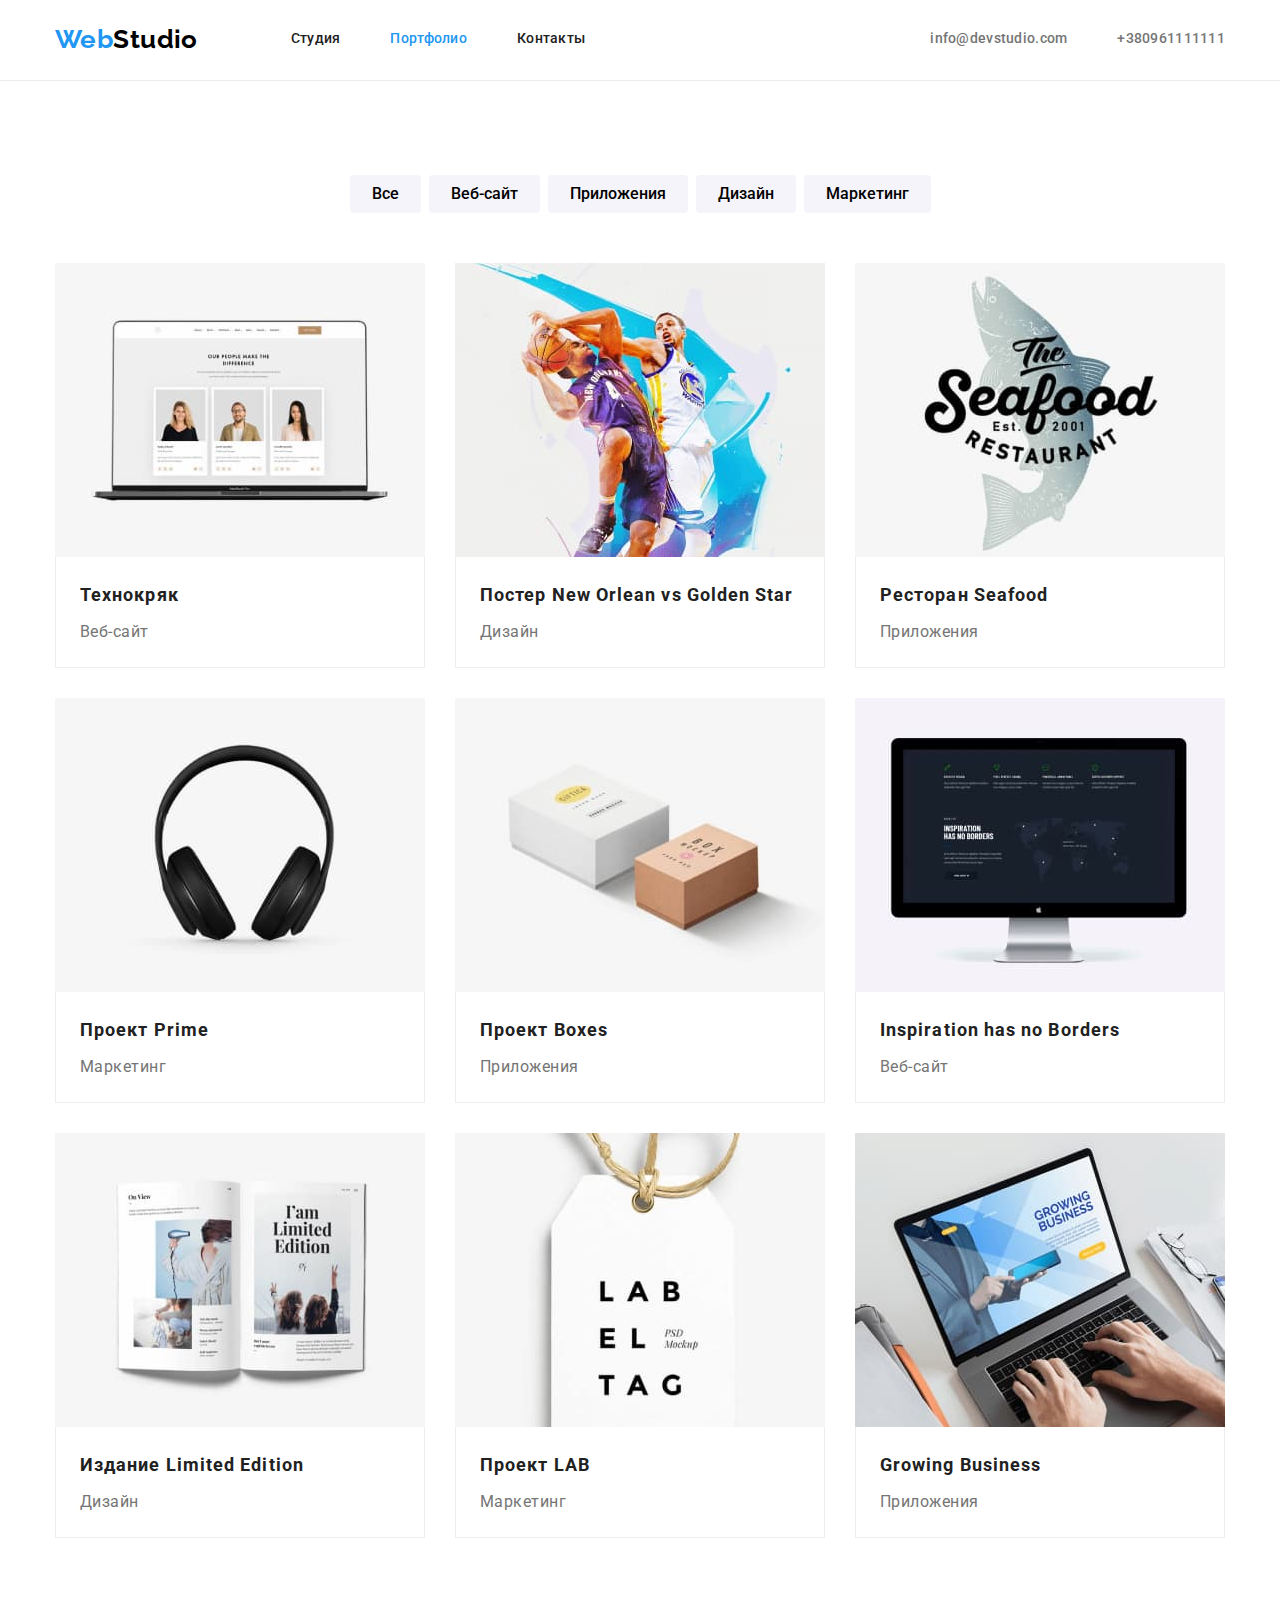
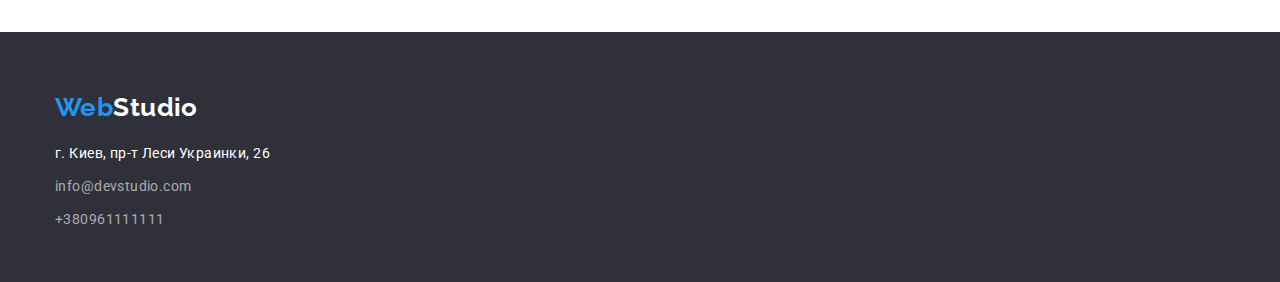
==== portfolio.html @ ce8ba654 "подготовка" ====
<!DOCTYPE html>
<html lang="ru">

<head>
    <meta charset="UTF-8">
    <meta http-equiv="X-UA-Compatible" content="IE=edge">
    <meta name="viewport" content="width=device-width, initial-scale=1.0">
    <title>portfolio</title>
    <link
        href="https://fonts.googleapis.com/css2?family=Raleway:wght@700&family=Roboto:wght@400;500;700;900&display=swap"
        rel="stylesheet">
    <link rel="stylesheet"
        href="https://cdnjs.cloudflare.com/ajax/libs/modern-normalize/0.2.0/modern-normalize.min.css">
    <link rel="stylesheet" href="./css/styles.css">
</head>

<body class="page">
    <header class="page-header border">
        <div class="container">
            <nav class="header-nav">
                <a href="./index.html" class="logo"><span class="logo-color">Web</span>Studio</a>
                <ul class="site-nav list">
                    <li class="item"><a href="./index.html" class="link-nav list">Студия</a></li>
                    <li class="item"><a href="./portfolio.html" class="link-nav current list">Портфолио</a></li>
                    <li class="item"><a href="#contacts" class="link-nav list">Контакты</a></li>
                </ul>
            </nav>
            <ul class="auth-nav list">
                <li class="item"><a href="mailto:info@devstudio.com" class="link-contacts list">info@devstudio.com</a>
                </li>
                <li class="item"><a href="tel:+380961111111" class="link-contacts list">+380961111111</a></li>
            </ul>
        </div>
    </header>
    <main>
        <section class="portfolio">
            <div class="container">
                <h1 class="visually-hidden">Портфолио</h1>
                <ul class="filter list">
                    <li><button type="button" class="filter-button">Все</button></li>
                    <li><button type="button" class="filter-button">Веб-сайт</button></li>
                    <li><button type="button" class="filter-button">Приложения</button></li>
                    <li><button type="button" class="filter-button">Дизайн</button></li>
                    <li><button type="button" class="filter-button">Маркетинг</button></li>
                </ul>
                <ul class="filter-item list">
                    <li class="item none">
                        <a href="" class="filter-link list">
                            <img src="./images/portfoliolink1.jpg" alt="На фото ноутбук" width="370"
                                class="filter-foto">
                            <div class="filter-box">
                                <h2 class="filter-card-title">Технокряк</h2>
                                <p class="filter-card-text">Веб-сайт</p>
                            </div>
                        </a>
                    </li>
                    <li class="item none">
                        <a href="" class="filter-link list">
                            <img src="./images/portfoliolink2.jpg" alt="На фото баскетболисты" width="370"
                                class="filter-foto">
                            <div class="filter-box">
                                <h2 class="filter-card-title">Постер New Orlean vs Golden Star</h2>
                                <p class="filter-card-text">Дизайн</p>
                            </div>
                        </a>
                    </li>
                    <li class="item none">
                        <a href="" class="filter-link list">
                            <img src="./images/portfoliolink3.jpg" alt="На фото логотип ресторана" width="370"
                                class="filter-foto">
                            <div class="filter-box">
                                <h2 class="filter-card-title">Ресторан Seafood</h2>
                                <p class="filter-card-text">Приложения</p>
                            </div>
                        </a>
                    </li>
                    <li class="item">
                        <a href="" class="filter-link list">
                            <img src="./images/portfoliolink4.jpg" alt="На фото наушники" width="370"
                                class="filter-foto">
                            <div class="filter-box">
                                <h2 class="filter-card-title">Проект Prime</h2>
                                <p class="filter-card-text">Маркетинг</p>
                            </div>
                        </a>
                    </li>
                    <li class="item">
                        <a href="" class="filter-link list">
                            <img src="./images/portfoliolink5.jpg" alt="На фото коробки" width="370"
                                class="filter-foto">
                            <div class="filter-box">
                                <h2 class="filter-card-title">Проект Boxes</h2>
                                <p class="filter-card-text">Приложения</p>
                            </div>
                        </a>
                    </li>
                    <li class="item">
                        <a href="" class="filter-link list">
                            <img src="./images/portfoliolink6.jpg" alt="На фото монитор" width="370"
                                class="filter-foto">
                            <div class="filter-box">
                                <h2 class="filter-card-title">Inspiration has no Borders</h2>
                                <p class="filter-card-text">Веб-сайт</p>
                            </div>
                        </a>
                    </li>
                    <li class="item">
                        <a href="" class="filter-link list">
                            <img src="./images/portfoliolink7.jpg" alt="На фото книга" width="370" class="filter-foto">
                            <div class="filter-box">
                                <h2 class="filter-card-title">Издание Limited Edition</h2>
                                <p class="filter-card-text">Дизайн</p>
                            </div>
                        </a>
                    </li>
                    <li class="item">
                        <a href="" class="filter-link list">
                            <img src="./images/portfoliolink8.jpg" alt="На фото ярлык с логотипом" width="370"
                                class="filter-foto">
                            <div class="filter-box">
                                <h2 class="filter-card-title">Проект LAB</h2>
                                <p class="filter-card-text">Маркетинг</p>
                            </div>
                        </a>
                    </li>
                    <li class="item">
                        <a href="" class="filter-link list">
                            <img src="./images/portfoliolink9.jpg" alt="На фото человек работает на ноутбуке"
                                width="370" class="filter-foto">
                            <div class="filter-box">
                                <h2 class="filter-card-title">Growing Business</h2>
                                <p class="filter-card-text">Приложения</p>
                            </div>
                        </a>
                    </li>
                </ul>
            </div>
        </section>
    </main>
    <footer class="footer">
        <div class="container">
            <a href="./index.html" class="logo logo-end"><span class="logo-color">Web</span><span
                    class="logo-colors">Studio</span></a>
            <address class="address" id="contacts">
                <ul class="address-list list">
                    <li><a href="https://goo.gl/maps/zxBXprxEHdJfPsus8" target="_blank" rel="noopener noreferrer"
                            class="address-map list">
                            г. Киев, пр-т Леси Украинки, 26</a></li>
                    <li><a href="mailto:info@devstudio.com" class="address-contacts list">info@devstudio.com</a></li>
                    <li><a href="tel:+380961111111" class="address-contacts list">+380961111111</a></li>
                </ul>
            </address>
        </div>
    </footer>
</body>

</html>
---- css/styles.css ----
/* цвет основного текста #212121 */
/* цвет вторичный #757575 */
/* белый #FFFFFF */
/* акцент #2196F3 */
/* акцент адрес rgba(255, 255, 255, 0.6) */
/* bg задний фон #E5E5E5 */
/* bg основа документа ##FFFFFF */
/* bg вторичный #2F303A */
/* bg акцент #F5F4FA */
/* шрифт лого Raleway 700*/
/* шрифт текста Roboto 900 700 500 400*/

:root {
  --accent-color: #2196f3;
  --text-title-color: #212121;
  --text-color: #757575;
  --primary-white-color: #ffffff;
  --dark-bg-color: #2f303a;
  --accent-bg-color: #f5f4fa;
  --section-text-set: 4;
  --section-text-set-gap: 30px;
  --section-card-set: 4;
  --section-card-set-gap: 30px;
  --section-foto-set: 3;
  --section-foto-set-gap: 30px;
  --section-filter-link-set: 3;
  --section-filter-link-gap: 30px;
  --card-shadow: 0px 1px 3px rgba(0, 0, 0, 0.12),
    0px 1px 1px rgba(0, 0, 0, 0.14), 0px 2px 1px rgba(0, 0, 0, 0.2);
}

body {
  background-color: var(--primary-white-color);
  color: var(--text-title-color);

  font-family: Roboto, sans-serif;
  font-weight: 400;
  font-size: 14px;
  line-height: 1.71;
  letter-spacing: 0.03em;
}
html {
  box-sizing: border-box;
}
*,
*::after,
*::before {
  box-sizing: inherit;
}
h1,
h2,
h3,
h4,
h5,
h6,
p {
  margin-top: 0;
}
img {
  display: block;
  max-width: 100%;
  height: auto;
}
.list {
  list-style: none;
  text-decoration: none;
  color: inherit;
  padding: 0;
  margin: 0;
}
.visually-hidden {
  position: absolute !important;
  clip: rect(1px 1px 1px 1px);
  clip: rect(1px, 1px, 1px, 1px);
  padding: 0 !important;
  border: 0 !important;
  height: 1px !important;
  width: 1px !important;
  overflow: hidden;
}
.container {
  width: 1200px;
  padding-right: 15px;
  padding-left: 15px;
  margin-right: auto;
  margin-left: auto;
}
.page-header.border {
  border-bottom: 1px solid #ececec;
}
/* site nav */
.page-header .container {
  display: flex;
  justify-content: flex-end;
  align-items: center;
}
.page-header .logo {
  margin-right: 93px;
}
.header-nav {
  display: inline-flex;
  align-items: center;
  margin-right: auto;
}
.logo {
  display: inline-block;
  color: #000000;

  font-family: Raleway, sans-serif;
  font-weight: 700;
  font-size: 26px;
  line-height: 1.19;
  text-decoration: none;
}
.logo-color {
  color: var(--accent-color);
}
.logo-colors {
  color: var(--primary-white-color);
  background-color: #2f303a; /*временно*/
}

.link-nav:hover,
.link-nav:focus {
  color: var(--accent-color);
}
.link-nav {
  color: var(--text-title-color);
}
.site-nav .link-nav.current {
  color: var(--accent-color);
}
.site-nav .item:not(:last-child) {
  margin-right: 50px;
}
.auth-nav .item:not(:last-child) {
  margin-right: 50px;
}
.site-nav,
.auth-nav {
  display: flex;
  font-weight: 500;
  font-size: 14px;
  line-height: 1.14;
  letter-spacing: 0.02em;
}

.link-contacts:hover,
.link-contacts:focus {
  color: var(--accent-color);
}
.link-contacts {
  color: var(--text-color);
}
.address-list {
  font-style: normal;
  display: flex;
  flex-direction: column;
}
.address-list li:not(:last-child) {
  margin-bottom: 9px;
}
/* +footer address */
.address-contacts:hover,
.address-contacts:focus {
  color: var(--accent-color);
}
.address-contacts {
  color: rgba(255, 255, 255, 0.6);
}
.address-map:hover,
.address-map:focus {
  color: var(--accent-color);
}
.address-map {
  color: var(--primary-white-color);
}

/* section */
.page-header {
  padding-top: 24px;
  padding-bottom: 25px;
}
.hero {
  background-color: #2f303a;
  text-align: center;
  padding-top: 200px;
  padding-bottom: 200px;
}
.hero-center {
  display: flex;
  flex-direction: column;
}
.hero-title {
  display: inline-block;
  color: var(--primary-white-color);

  font-weight: 900;
  font-size: 44px;
  line-height: 1.36;
  max-width: 696px;
  letter-spacing: 0.06em;
  text-transform: uppercase;
  margin-right: auto;
  margin-left: auto;
  margin-bottom: 30px;
}
.button-hero:hover,
.button-hero:focus {
  background-color: #188ce8;
}
.button-hero {
  display: inline-block;
  color: var(--primary-white-color);
  background-color: var(--accent-color);

  font-family: inherit;
  font-weight: 700;
  font-size: 16px;
  line-height: 1.87;
  letter-spacing: 0.06em;
  border: none;
  cursor: pointer;
  box-shadow: 0px 4px 4px rgba(0, 0, 0, 0.15);
  border-radius: 4px;
  padding: 10px 32px;
  min-width: 200px;
}
/* section Чем мы занимаемся описани */
.section {
  padding-top: 94px;
  padding-bottom: 94px;
}
.fotos {
  padding-top: 0;
}
.section-text {
  padding: 0;
  margin: 0;

  display: flex;
  flex-wrap: wrap;
  margin-left: calc(-1 * var(--section-text-set-gap));
}
.section-text > .item {
  flex-basis: calc(
    100% / var(--section-text-set) - var(--section-text-set-gap)
  );
  margin-left: var(--section-text-set-gap);
}
.section-title {
  font-size: 36px;
  line-height: 1.16;
  text-align: center;
  margin-bottom: 50px;
}
.text-title {
  font-size: 14px;
  line-height: 1.14;
  text-transform: uppercase;
  margin-bottom: 10px;
}
.text {
  color: var(--text-color);
  margin-bottom: 0;
}

/* section Чем мы занимаемся foto */
.section-foto {
  padding: 0;
  margin: 0;
  display: flex;
  flex-wrap: wrap;
  margin-left: calc(-1 * var(--section-foto-set-gap));
}
.section-foto > .item {
  flex-basis: calc(
    100% / var(--section-foto-set) - var(--section-foto-set-gap)
  );
  margin-left: var(--section-foto-set-gap);
}
/* section Чем мы занимаемся */

.section.team {
  background-color: var(--accent-bg-color);
}
.section-card {
  padding: 0;
  margin: 0;
  display: flex;
  flex-wrap: wrap;
  margin-left: calc(-1 * var(--section-card-set-gap));
}
.section-card > .item {
  background-color: var(--primary-white-color);
  flex-basis: calc(
    100% / var(--section-card-set) - var(--section-card-set-gap)
  );
  margin-left: var(--section-card-set-gap);
  box-shadow: var(--card-shadow);
  border-radius: 0px 0px 4px 4px;
}
.team-foto {
  margin: auto;
}
.card-box {
  padding: 30px 10px;
}
.card-title {
  font-weight: 500;
  font-size: 16px;
  line-height: 1.18;
  text-align: center;
  margin-bottom: 10px;
}
.card-text {
  color: var(--text-color);

  font-size: 16px;
  line-height: 1.18;
  text-align: center;
  margin-bottom: 0;
}

/* footer */
.footer {
  background-color: #2f303a;
  padding-top: 60px;
  padding-bottom: 50px;
}
.logo-end {
  margin-bottom: 20px;
}
/* portfolio */

/* button */
.portfolio {
  padding-top: 94px;
  padding-bottom: 94px;
}
.filter {
  display: flex;
  justify-content: center;
  align-items: center;
  margin-bottom: 50px;
}

.filter li:not(:last-child) {
  margin-right: 8px;
}

.filter-button:hover,
.filter-button:focus {
  color: var(--primary-white-color);
  background-color: var(--accent-color);
}
.filter-button {
  background-color: var(--accent-bg-color);
  display: inline-block;
  font-family: inherit;
  font-weight: 500;
  font-size: 16px;
  line-height: 1.62;
  text-align: center;
  padding: 6px 22px;
  border-radius: 4px;
  border: transparent;
  cursor: pointer;
}
/* filter */

.filter-item {
  padding: 0;
  margin: 0;
  display: flex;
  flex-wrap: wrap;
  margin-left: calc(-1 * var(--section-card-set-gap));
  margin-top: calc(-1 * var(--section-card-set-gap));
}
.filter-item > .item {
  flex-basis: calc(
    100% / var(--section-filter-link-set) - var(--section-filter-link-gap)
  );
  margin-left: var(--section-card-set-gap);
  margin-top: var(--section-card-set-gap);
}
.filter-card-title {
  color: var(--text-title-color);
  font-weight: 700;
  font-size: 18px;
  line-height: 2;
  letter-spacing: 0.06em;
  margin-bottom: 4px;
}
.filter-card-text {
  color: var(--text-color);
  font-size: 16px;
  line-height: 1.87;
  letter-spacing: 0.03em;
}
.filter-link p {
  margin-bottom: 0;
}
.filter-box {
  padding: 20px 24px;
  border: 1px solid #eeeeee;
  border-top: none;
}
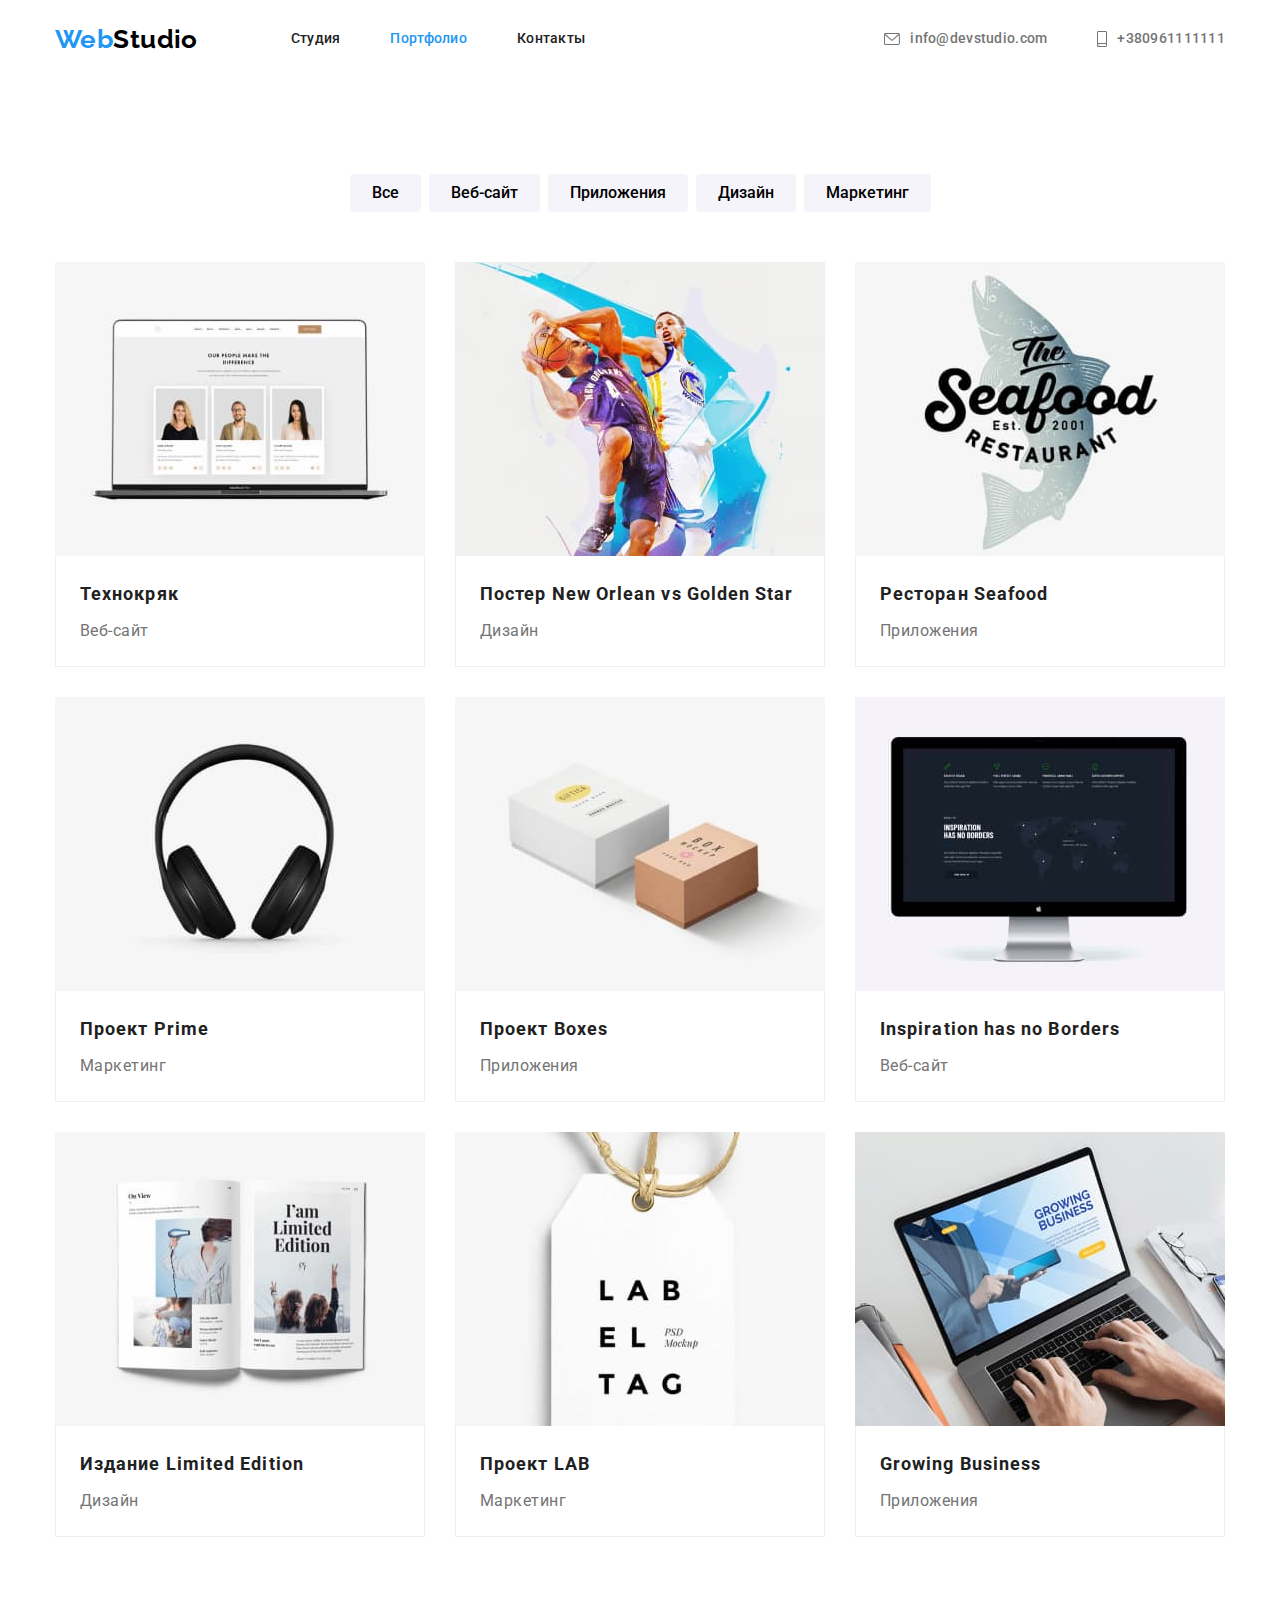
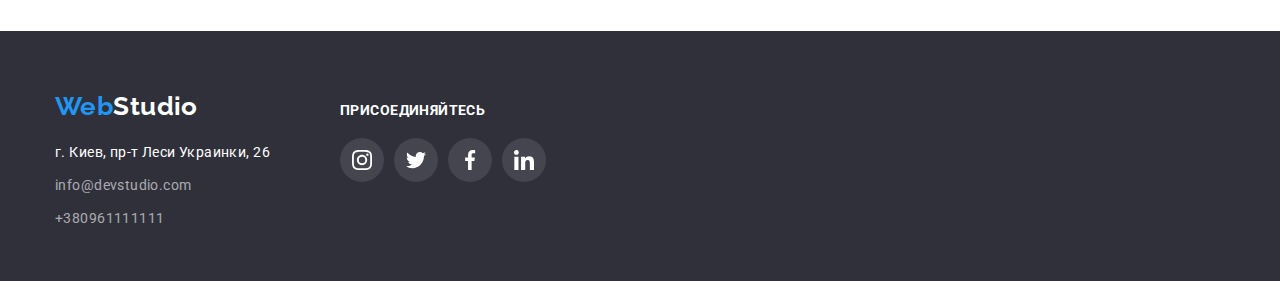
==== commit 2e68df2d: "работа над дз4" ====
--- a/portfolio.html
+++ b/portfolio.html
@@ -1,6 +1,5 @@
 <!DOCTYPE html>
 <html lang="ru">
-
 <head>
     <meta charset="UTF-8">
     <meta http-equiv="X-UA-Compatible" content="IE=edge">
@@ -13,22 +12,28 @@
         href="https://cdnjs.cloudflare.com/ajax/libs/modern-normalize/0.2.0/modern-normalize.min.css">
     <link rel="stylesheet" href="./css/styles.css">
 </head>
-
 <body class="page">
-    <header class="page-header border">
+    <header class="page-header">
         <div class="container">
             <nav class="header-nav">
-                <a href="./index.html" class="logo"><span class="logo-color">Web</span>Studio</a>
+                <a href="./index.html" class="logo list"><span class="logo-color">Web</span>Studio</a>
                 <ul class="site-nav list">
-                    <li class="item"><a href="./index.html" class="link-nav list">Студия</a></li>
+                    <li class="item"><a href="" class="link-nav  list">Студия</a></li>
                     <li class="item"><a href="./portfolio.html" class="link-nav current list">Портфолио</a></li>
                     <li class="item"><a href="#contacts" class="link-nav list">Контакты</a></li>
                 </ul>
             </nav>
             <ul class="auth-nav list">
-                <li class="item"><a href="mailto:info@devstudio.com" class="link-contacts list">info@devstudio.com</a>
+                <li class="item"><a href="mailto:info@devstudio.com" aria-label="Почта" class="link-contacts list">
+                        <svg class="link-contacts-icon" width="16" height="12">
+                            <use href="./images/icons.svg#envelope"></use>
+                        </svg>info@devstudio.com
+                    </a>
                 </li>
-                <li class="item"><a href="tel:+380961111111" class="link-contacts list">+380961111111</a></li>
+                <li class="item"><a href="tel:+380961111111" aria-label="Телефон" class="link-contacts list">
+                        <svg class="link-contacts-icon" width="10" height="16">
+                            <use href="./images/icons.svg#smartphone"></use>
+                        </svg>+380961111111</a></li>
             </ul>
         </div>
     </header>
@@ -37,15 +42,16 @@
             <div class="container">
                 <h1 class="visually-hidden">Портфолио</h1>
                 <ul class="filter list">
-                    <li><button type="button" class="filter-button">Все</button></li>
-                    <li><button type="button" class="filter-button">Веб-сайт</button></li>
-                    <li><button type="button" class="filter-button">Приложения</button></li>
-                    <li><button type="button" class="filter-button">Дизайн</button></li>
-                    <li><button type="button" class="filter-button">Маркетинг</button></li>
+                    <li><button type="button" class="filter-button" aria-label="Все">Все</button></li>
+                    <li><button type="button" class="filter-button" aria-label="Веб-сайт">Веб-сайт</button></li>
+                    <li><button type="button" class="filter-button" aria-label="Приложения">Приложения</button></li>
+                    <li><button type="button" class="filter-button" aria-label="Дизайн">Дизайн</button></li>
+                    <li><button type="button" class="filter-button" aria-label="Маркетинг">Маркетинг</button></li>
                 </ul>
                 <ul class="filter-item list">
                     <li class="item none">
-                        <a href="" class="filter-link list">
+                        <a href="" aria-label="Веб-сайт" class="filter-link list" target="_blank"
+                                        rel="noopener noreferrer">
                             <img src="./images/portfoliolink1.jpg" alt="На фото ноутбук" width="370"
                                 class="filter-foto">
                             <div class="filter-box">
@@ -55,7 +61,8 @@
                         </a>
                     </li>
                     <li class="item none">
-                        <a href="" class="filter-link list">
+                        <a href="" aria-label="Дизайн" class="filter-link list" target="_blank"
+                                        rel="noopener noreferrer">
                             <img src="./images/portfoliolink2.jpg" alt="На фото баскетболисты" width="370"
                                 class="filter-foto">
                             <div class="filter-box">
@@ -65,7 +72,8 @@
                         </a>
                     </li>
                     <li class="item none">
-                        <a href="" class="filter-link list">
+                        <a href="" aria-label="Приложения"  class="filter-link list" target="_blank"
+                                        rel="noopener noreferrer">
                             <img src="./images/portfoliolink3.jpg" alt="На фото логотип ресторана" width="370"
                                 class="filter-foto">
                             <div class="filter-box">
@@ -75,7 +83,8 @@
                         </a>
                     </li>
                     <li class="item">
-                        <a href="" class="filter-link list">
+                        <a href="" aria-label="Маркетинг" class="filter-link list" target="_blank"
+                                        rel="noopener noreferrer">
                             <img src="./images/portfoliolink4.jpg" alt="На фото наушники" width="370"
                                 class="filter-foto">
                             <div class="filter-box">
@@ -85,7 +94,8 @@
                         </a>
                     </li>
                     <li class="item">
-                        <a href="" class="filter-link list">
+                        <a href="" aria-label="Приложения" class="filter-link list" target="_blank"
+                                        rel="noopener noreferrer">
                             <img src="./images/portfoliolink5.jpg" alt="На фото коробки" width="370"
                                 class="filter-foto">
                             <div class="filter-box">
@@ -95,7 +105,8 @@
                         </a>
                     </li>
                     <li class="item">
-                        <a href="" class="filter-link list">
+                        <a href="" aria-label="Веб-сайт" class="filter-link list" target="_blank"
+                                        rel="noopener noreferrer">
                             <img src="./images/portfoliolink6.jpg" alt="На фото монитор" width="370"
                                 class="filter-foto">
                             <div class="filter-box">
@@ -105,7 +116,8 @@
                         </a>
                     </li>
                     <li class="item">
-                        <a href="" class="filter-link list">
+                        <a href="" aria-label="Дизайн" class="filter-link list" target="_blank"
+                                        rel="noopener noreferrer">
                             <img src="./images/portfoliolink7.jpg" alt="На фото книга" width="370" class="filter-foto">
                             <div class="filter-box">
                                 <h2 class="filter-card-title">Издание Limited Edition</h2>
@@ -114,7 +126,8 @@
                         </a>
                     </li>
                     <li class="item">
-                        <a href="" class="filter-link list">
+                        <a href="" aria-label="Маркетинг" class="filter-link list" target="_blank"
+                                        rel="noopener noreferrer">
                             <img src="./images/portfoliolink8.jpg" alt="На фото ярлык с логотипом" width="370"
                                 class="filter-foto">
                             <div class="filter-box">
@@ -124,7 +137,8 @@
                         </a>
                     </li>
                     <li class="item">
-                        <a href="" class="filter-link list">
+                        <a href="" aria-label="Приложения" class="filter-link list" target="_blank"
+                                        rel="noopener noreferrer">
                             <img src="./images/portfoliolink9.jpg" alt="На фото человек работает на ноутбуке"
                                 width="370" class="filter-foto">
                             <div class="filter-box">
@@ -139,17 +153,60 @@
     </main>
     <footer class="footer">
         <div class="container">
-            <a href="./index.html" class="logo logo-end"><span class="logo-color">Web</span><span
-                    class="logo-colors">Studio</span></a>
-            <address class="address" id="contacts">
-                <ul class="address-list list">
-                    <li><a href="https://goo.gl/maps/zxBXprxEHdJfPsus8" target="_blank" rel="noopener noreferrer"
-                            class="address-map list">
-                            г. Киев, пр-т Леси Украинки, 26</a></li>
-                    <li><a href="mailto:info@devstudio.com" class="address-contacts list">info@devstudio.com</a></li>
-                    <li><a href="tel:+380961111111" class="address-contacts list">+380961111111</a></li>
-                </ul>
-            </address>
+            <div class="footerbox">
+                <div class="address-block">
+                    <a href="./index.html" class="logo logo-end"><span class="logo-color">Web</span><span
+                            class="logo-colors">Studio</span></a>
+                    <address class="address" id="contacts">
+                        <ul class="address-list list">
+                            <li><a href="https://goo.gl/maps/zxBXprxEHdJfPsus8" aria-label="Гугл карта" target="_blank"
+                                    rel="noopener noreferrer" class="address-map list">
+                                    г. Киев, пр-т Леси Украинки, 26</a></li>
+                            <li><a href="mailto:info@devstudio.com" aria-label="Почта"
+                                    class="address-contacts list">info@devstudio.com</a></li>
+                            <li><a href="tel:+380961111111" aria-label="Телефон"
+                                    class="address-contacts list">+380961111111</a></li>
+                        </ul>
+                    </address>
+                </div>
+                <div class="social-network-link">
+                    <p class="go-us">присоединяйтесь</p>
+                    <ul class="social-network list">
+                        <li class="social-item ">
+                            <a href="" class="social-link end" aria-label="Инстаграмм" target="_blank"
+                                rel="noopener noreferrer">
+                                <svg class="social-icon end" width="20" height="20">
+                                    <use href="./images/icons.svg#instagram"></use>
+                                </svg>
+                            </a>
+                        </li>
+                        <li class="social-item">
+                            <a href="" class="social-link end" aria-label="Твиттер" target="_blank"
+                                rel="noopener noreferrer">
+                                <svg class="social-icon end" width="20" height="20">
+                                    <use href="./images/icons.svg#twitter"></use>
+                                </svg>
+                            </a>
+                        </li>
+                        <li class="social-item">
+                            <a href="" class="social-link end" aria-label="Фейсбук" target="_blank"
+                                rel="noopener noreferrer">
+                                <svg class="social-icon end" width="20" height="20">
+                                    <use href="./images/icons.svg#facebook"></use>
+                                </svg>
+                            </a>
+                        </li>
+                        <li class="social-item">
+                            <a href="" class="social-link end" aria-label="Линкедин" target="_blank"
+                                rel="noopener noreferrer">
+                                <svg class="social-icon end" width="20" height="20">
+                                    <use href="./images/icons.svg#linkedin"></use>
+                                </svg>
+                            </a>
+                        </li>
+                    </ul>
+                </div>
+            </div>
         </div>
     </footer>
 </body>
--- a/css/styles.css
+++ b/css/styles.css
@@ -9,11 +9,11 @@
 /* bg акцент #F5F4FA */
 /* шрифт лого Raleway 700*/
 /* шрифт текста Roboto 900 700 500 400*/
-
 :root {
   --accent-color: #2196f3;
   --text-title-color: #212121;
   --text-color: #757575;
+  --icons-color: #afb1b8;
   --primary-white-color: #ffffff;
   --dark-bg-color: #2f303a;
   --accent-bg-color: #f5f4fa;
@@ -23,12 +23,13 @@
   --section-card-set-gap: 30px;
   --section-foto-set: 3;
   --section-foto-set-gap: 30px;
+  --section-clients-set: 6;
+  --section-clients-set-gap: 30px;
   --section-filter-link-set: 3;
   --section-filter-link-gap: 30px;
   --card-shadow: 0px 1px 3px rgba(0, 0, 0, 0.12),
     0px 1px 1px rgba(0, 0, 0, 0.14), 0px 2px 1px rgba(0, 0, 0, 0.2);
 }
-
 body {
   background-color: var(--primary-white-color);
   color: var(--text-title-color);
@@ -85,6 +86,10 @@
   margin-right: auto;
   margin-left: auto;
 }
+.section {
+  padding-top: 94px;
+  padding-bottom: 94px;
+}
 .page-header.border {
   border-bottom: 1px solid #ececec;
 }
@@ -105,7 +110,6 @@
 .logo {
   display: inline-block;
   color: #000000;
-
   font-family: Raleway, sans-serif;
   font-weight: 700;
   font-size: 26px;
@@ -119,7 +123,6 @@
   color: var(--primary-white-color);
   background-color: #2f303a; /*временно*/
 }
-
 .link-nav:hover,
 .link-nav:focus {
   color: var(--accent-color);
@@ -136,25 +139,46 @@
 .auth-nav .item:not(:last-child) {
   margin-right: 50px;
 }
-.site-nav,
-.auth-nav {
+.site-nav {
   display: flex;
   font-weight: 500;
   font-size: 14px;
   line-height: 1.14;
   letter-spacing: 0.02em;
 }
-
+.auth-nav {
+  display: inline-flex;
+  align-items: center;
+  font-weight: 500;
+  font-size: 14px;
+  line-height: 1.14;
+  letter-spacing: 0.02em;
+}
 .link-contacts:hover,
 .link-contacts:focus {
   color: var(--accent-color);
+  /* outline: transparent;
+  opacity: 0.8; */
+}
+.link-contacts:hover .link-contacts-icon,
+.link-contacts:focus .link-contacts-icon {
+  fill: var(--accent-color);
+}
+.link-contacts-icon {
+  margin-right: 10px;
+  fill: currentColor;
 }
 .link-contacts {
+  /* добавил падинги чтобы выровнять рамку при фокусе */
+  padding-top: 1px;
+  padding-bottom: 1px;
+  display: flex;
+  align-items: center;
   color: var(--text-color);
 }
 .address-list {
   font-style: normal;
-  display: flex;
+  display: inline-flex;
   flex-direction: column;
 }
 .address-list li:not(:last-child) {
@@ -175,17 +199,31 @@
 .address-map {
   color: var(--primary-white-color);
 }
-
 /* section */
 .page-header {
   padding-top: 24px;
   padding-bottom: 25px;
 }
 .hero {
-  background-color: #2f303a;
+  background-color: #c4c4c4;
   text-align: center;
   padding-top: 200px;
   padding-bottom: 200px;
+}
+.overlay {
+  height: 600px;
+  max-width: 1600px;
+  margin-left: auto;
+  margin-right: auto;
+  background-image: linear-gradient(
+      to right,
+      rgba(47, 48, 58, 0.4),
+      rgba(47, 48, 58, 0.4)
+    ),
+    url(../images/hero.jpg);
+  background-repeat: no-repeat;
+  background-position: center;
+  background-size: cover;
 }
 .hero-center {
   display: flex;
@@ -227,9 +265,8 @@
   min-width: 200px;
 }
 /* section Чем мы занимаемся описани */
-.section {
-  padding-top: 94px;
-  padding-bottom: 94px;
+.section.description {
+  padding-top: 85px;
 }
 .fotos {
   padding-top: 0;
@@ -237,10 +274,18 @@
 .section-text {
   padding: 0;
   margin: 0;
-
   display: flex;
   flex-wrap: wrap;
   margin-left: calc(-1 * var(--section-text-set-gap));
+}
+.item-box {
+  display: flex;
+  justify-content: center;
+  align-items: center;
+  min-height: 120px;
+  margin-bottom: 30px;
+  background: #f5f4fa;
+  border-radius: 4px;
 }
 .section-text > .item {
   flex-basis: calc(
@@ -280,7 +325,6 @@
   margin-left: var(--section-foto-set-gap);
 }
 /* section Чем мы занимаемся */
-
 .section.team {
   background-color: var(--accent-bg-color);
 }
@@ -305,31 +349,121 @@
 }
 .card-box {
   padding: 30px 10px;
+  text-align: center;
 }
 .card-title {
   font-weight: 500;
   font-size: 16px;
   line-height: 1.18;
-  text-align: center;
   margin-bottom: 10px;
 }
 .card-text {
   color: var(--text-color);
-
   font-size: 16px;
   line-height: 1.18;
+  margin-bottom: 16px;
+}
+.social-network {
+  display: inline-flex;
+}
+.social-item + .social-item {
+  margin-left: 10px;
+}
+.social-link {
+  display: flex;
+  justify-content: center;
+  align-items: center;
+  width: 44px;
+  height: 44px;
+  border-radius: 50%;
+}
+.social-link:hover,
+.social-link:focus {
+  background-color: var(--accent-color);
+}
+.social-icon {
+  fill: var(--icons-color);
+}
+.social-link:hover .social-icon,
+.social-link:focus .social-icon {
+  fill: var(--primary-white-color);
+}
+/* Клиенты */
+.clients-titel {
+  font-weight: 700;
+  font-size: 36px;
+  line-height: 1.16;
   text-align: center;
-  margin-bottom: 0;
-}
-
+  margin-bottom: 50px;
+}
+.clients-list {
+  display: inline-flex;
+  margin-left: calc(-1 * var(--section-clients-set-gap));
+}
+/* .clients-item + .clients-item {
+  margin-left: 30px;
+} */
+.clients-item {
+  flex-basis: calc(
+    100% / var(--section-clients-set) - var(--section-clients-set-gap)
+  );
+  margin-left: var(--section-clients-set-gap);
+}
+.clients-link {
+  display: flex;
+  justify-content: center;
+  align-items: center;
+  width: 170px;
+  height: 90px;
+  border: 1px solid var(--icons-color);
+  border-radius: 4px;
+}
+.clients-icon {
+  fill: var(--icons-color);
+}
+.clients-link:hover .clients-icon,
+.clients-link:focus .clients-icon {
+  fill: var(--accent-color);
+}
+.clients-link:hover,
+.clients-link:focus {
+  border: 1px solid var(--accent-color);
+}
 /* footer */
 .footer {
   background-color: #2f303a;
   padding-top: 60px;
   padding-bottom: 50px;
 }
+.footerbox {
+  display: flex;
+  align-items: baseline;
+}
 .logo-end {
   margin-bottom: 20px;
+}
+.social-network-link {
+  display: inline-block;
+  margin-left: 70px;
+}
+/* думал через strong но сильно меняется жирность */
+.go-us {
+  font-weight: 700;
+  font-size: 14px;
+  line-height: 1.14;
+  text-transform: uppercase;
+  color: var(--primary-white-color);
+  margin-bottom: 20px;
+}
+.social-link.end {
+  background: rgba(255, 255, 255, 0.1);
+}
+.social-icon.end {
+  fill: var(--primary-white-color);
+}
+.social-link.end:hover,
+.social-link.end:focus {
+  background-color: var(--accent-color);
 }
 /* portfolio */
 
@@ -344,7 +478,6 @@
   align-items: center;
   margin-bottom: 50px;
 }
-
 .filter li:not(:last-child) {
   margin-right: 8px;
 }
@@ -368,7 +501,6 @@
   cursor: pointer;
 }
 /* filter */
-
 .filter-item {
   padding: 0;
   margin: 0;
@@ -401,6 +533,14 @@
 .filter-link p {
   margin-bottom: 0;
 }
+.filter-link {
+  display: block;
+}
+.filter-link:hover,
+.filter-link:focus {
+  box-shadow: 0px 1px 1px rgba(0, 0, 0, 0.12), 0px 4px 4px rgba(0, 0, 0, 0.06),
+    1px 4px 6px rgba(0, 0, 0, 0.16);
+}
 .filter-box {
   padding: 20px 24px;
   border: 1px solid #eeeeee;
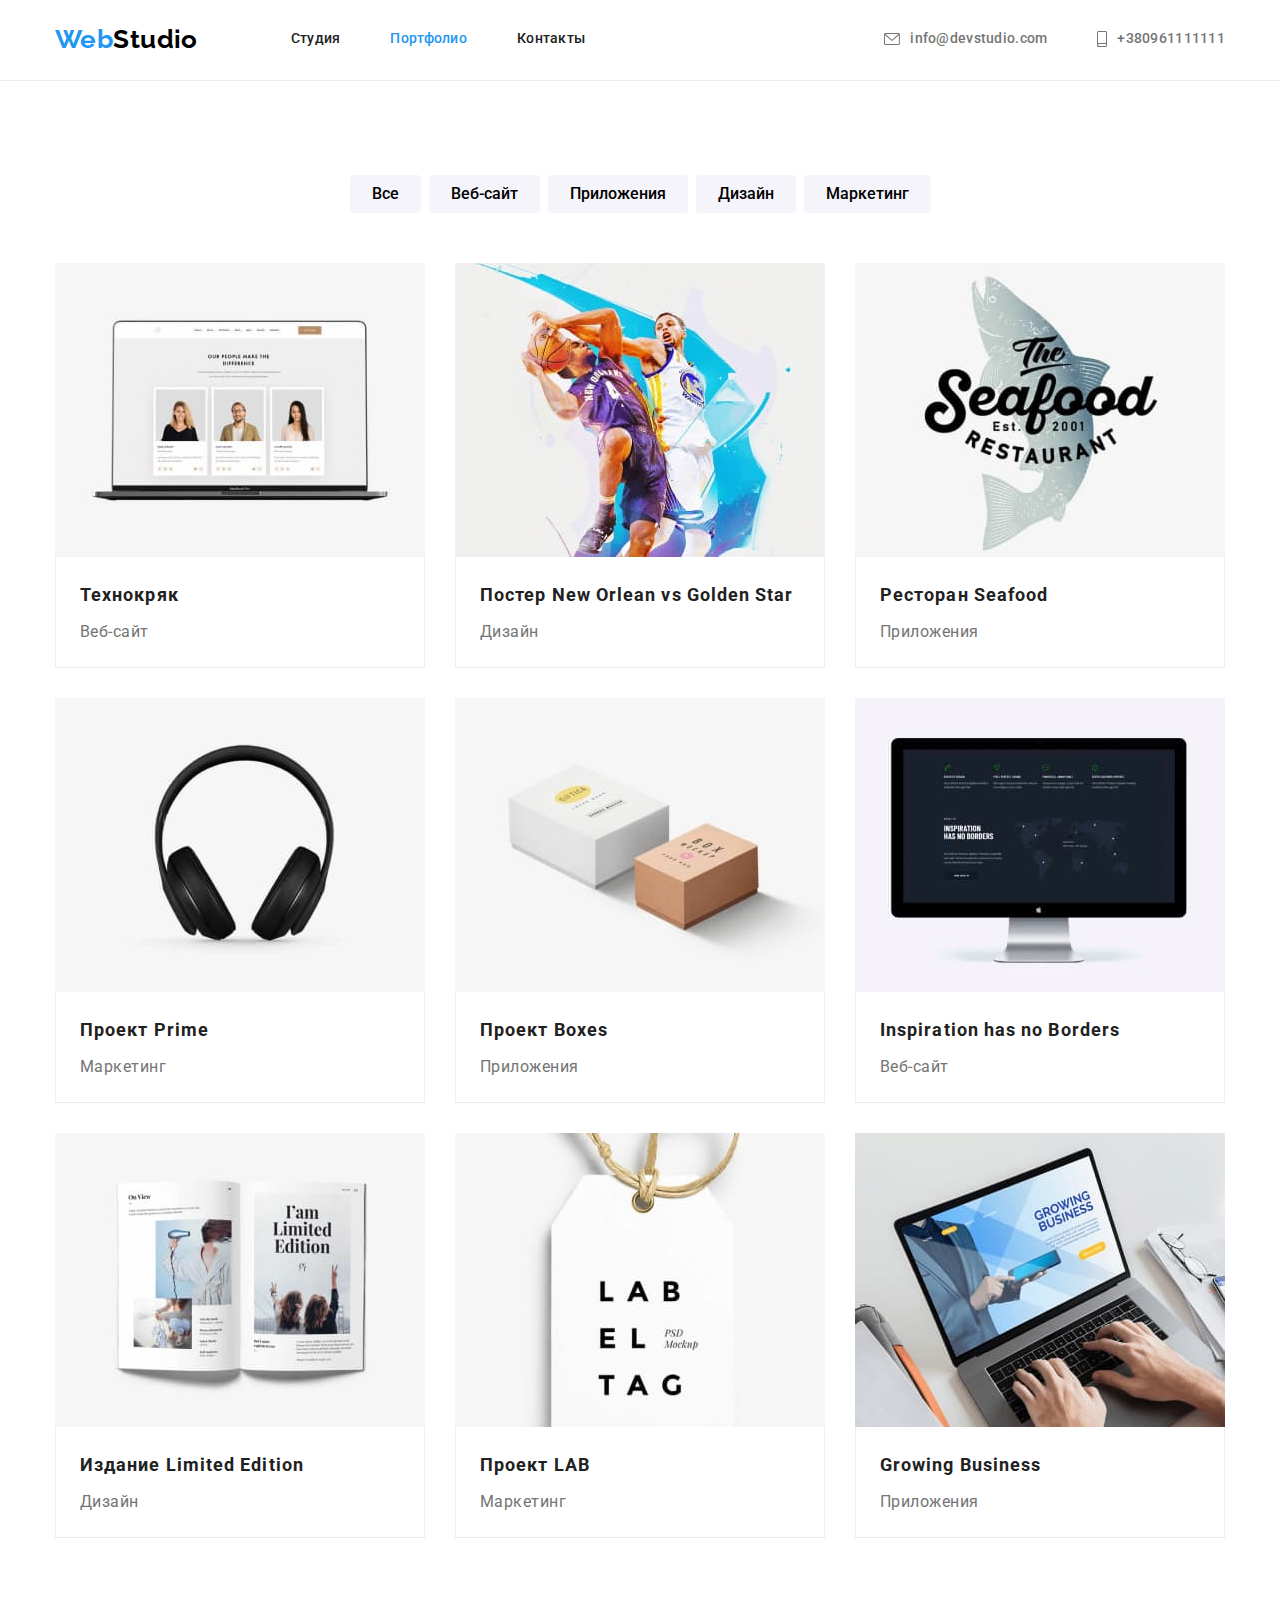
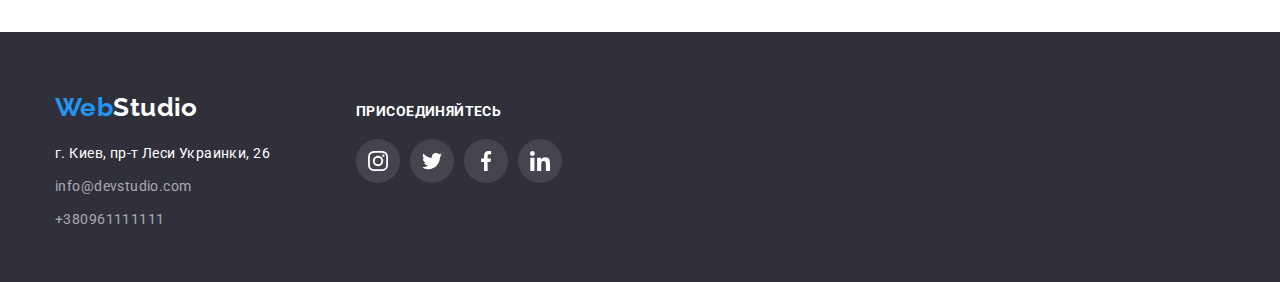
==== commit 700fd0e9: "правка" ====
--- a/portfolio.html
+++ b/portfolio.html
@@ -13,12 +13,12 @@
     <link rel="stylesheet" href="./css/styles.css">
 </head>
 <body class="page">
-    <header class="page-header">
+    <header class="page-header border">
         <div class="container">
             <nav class="header-nav">
                 <a href="./index.html" class="logo list"><span class="logo-color">Web</span>Studio</a>
                 <ul class="site-nav list">
-                    <li class="item"><a href="" class="link-nav  list">Студия</a></li>
+                    <li class="item"><a href="./index.html" class="link-nav  list">Студия</a></li>
                     <li class="item"><a href="./portfolio.html" class="link-nav current list">Портфолио</a></li>
                     <li class="item"><a href="#contacts" class="link-nav list">Контакты</a></li>
                 </ul>
--- a/css/styles.css
+++ b/css/styles.css
@@ -442,8 +442,12 @@
 .logo-end {
   margin-bottom: 20px;
 }
+.address-block {
+  width: 231px;
+}
 .social-network-link {
   display: inline-block;
+  widows: 206px;
   margin-left: 70px;
 }
 /* думал через strong но сильно меняется жирность */
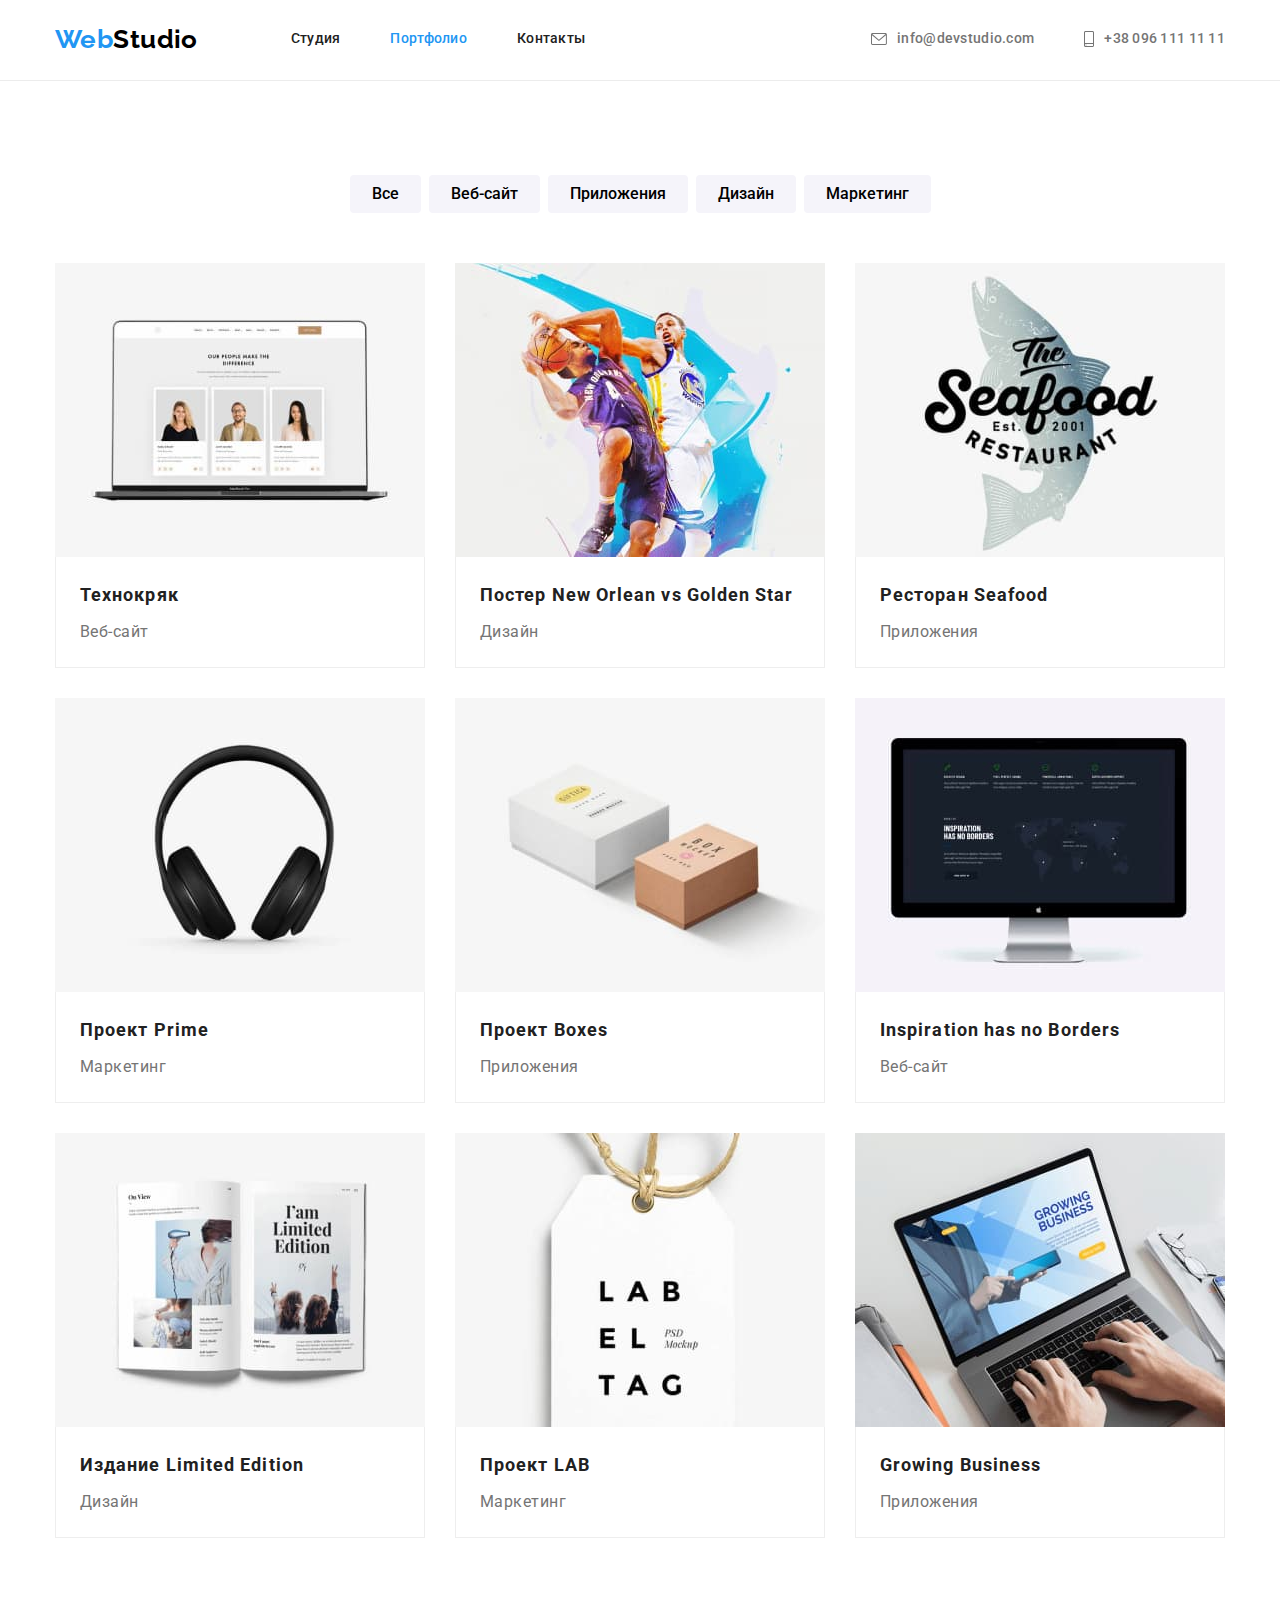
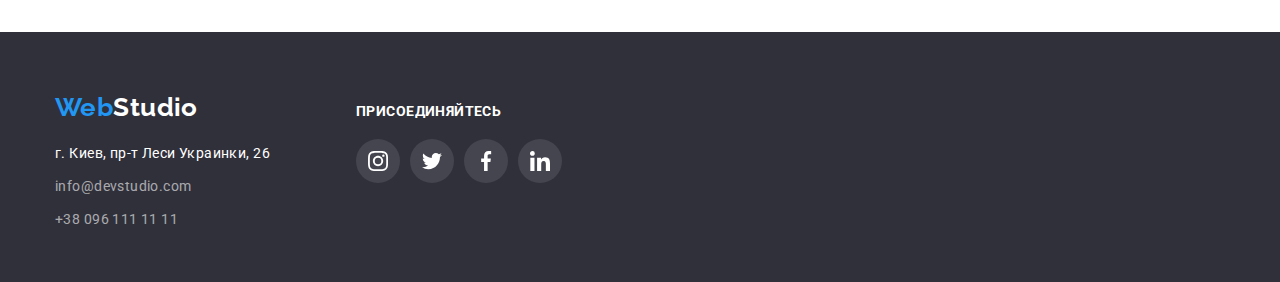
==== commit 9bcc0a71: "правка" ====
--- a/portfolio.html
+++ b/portfolio.html
@@ -33,7 +33,7 @@
                 <li class="item"><a href="tel:+380961111111" aria-label="Телефон" class="link-contacts list">
                         <svg class="link-contacts-icon" width="10" height="16">
                             <use href="./images/icons.svg#smartphone"></use>
-                        </svg>+380961111111</a></li>
+                        </svg>+38 096 111 11 11</a></li>
             </ul>
         </div>
     </header>
@@ -165,7 +165,7 @@
                             <li><a href="mailto:info@devstudio.com" aria-label="Почта"
                                     class="address-contacts list">info@devstudio.com</a></li>
                             <li><a href="tel:+380961111111" aria-label="Телефон"
-                                    class="address-contacts list">+380961111111</a></li>
+                                    class="address-contacts list">+38 096 111 11 11</a></li>
                         </ul>
                     </address>
                 </div>
--- a/css/styles.css
+++ b/css/styles.css
@@ -490,6 +490,8 @@
 .filter-button:focus {
   color: var(--primary-white-color);
   background-color: var(--accent-color);
+  box-shadow: 0px 3px 1px rgba(0, 0, 0, 0.1), 0px 1px 2px rgba(0, 0, 0, 0.08),
+    0px 2px 2px rgba(0, 0, 0, 0.12);
 }
 .filter-button {
   background-color: var(--accent-bg-color);
